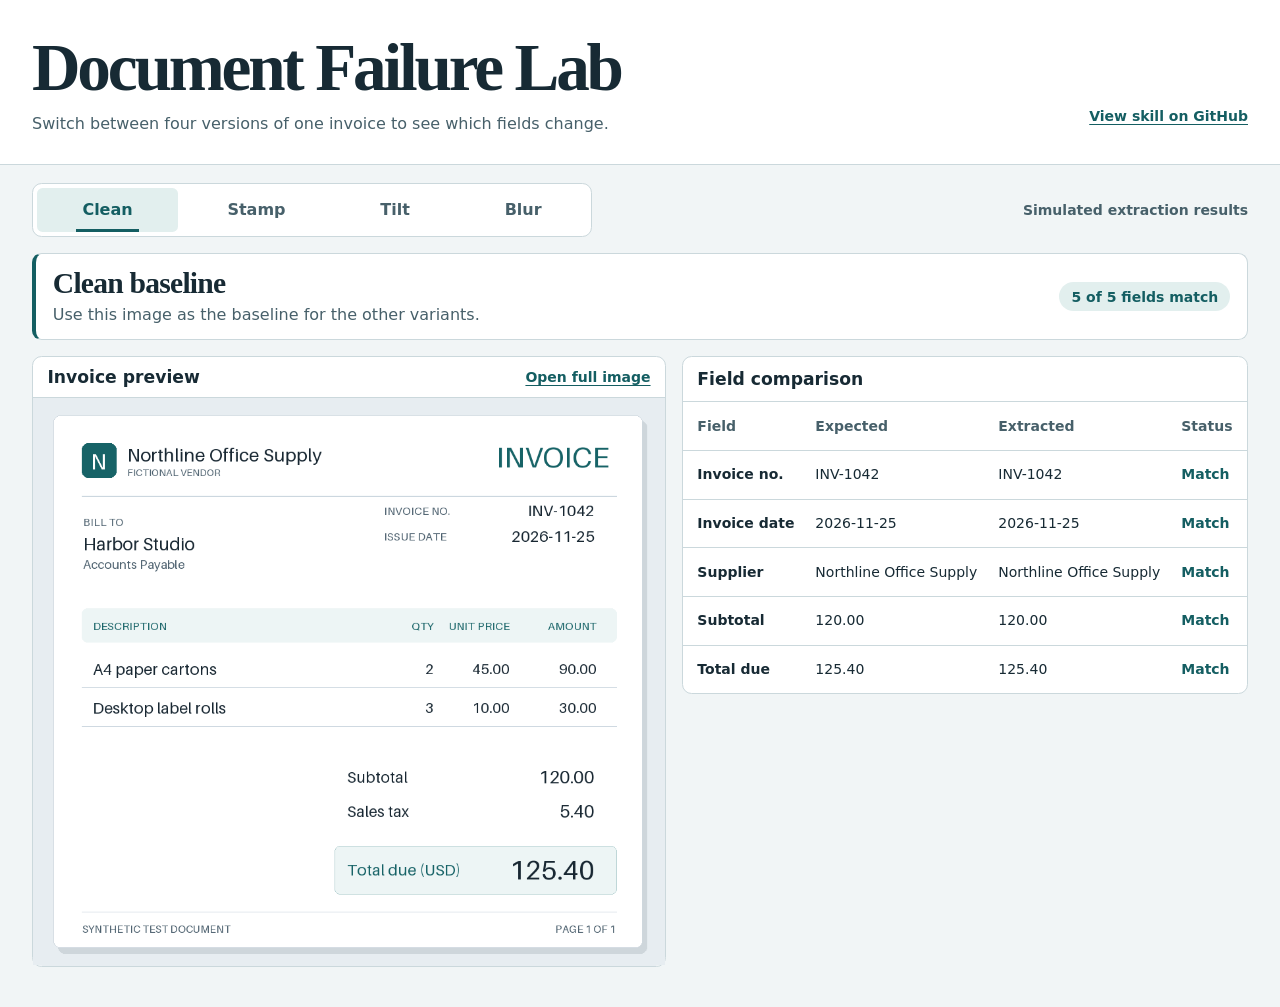
==== document-failure-lab/index.html @ 1c39d15f "Add interactive Document Failure Lab demo" ====
<!doctype html>
<html lang="en">
<head>
  <meta charset="utf-8">
  <meta name="viewport" content="width=device-width, initial-scale=1">
  <meta name="description" content="Compare five simulated extraction results across four versions of the same synthetic invoice.">
  <title>Document Failure Lab</title>
  <link rel="icon" href="data:,">
  <link rel="stylesheet" href="./assets/demo/styles.css">
  <script type="module" src="./assets/demo/lab.js"></script>
</head>
<body>
  <header class="page-header">
    <div class="page-width masthead">
      <div>
        <h1>Document Failure Lab</h1>
        <p>Switch between four versions of one invoice to see which fields change.</p>
      </div>
      <a class="text-link" href="https://github.com/assafsela-ai/Skills/tree/main/document-failure-lab">View skill on GitHub</a>
    </div>
  </header>

  <main class="page-width">
    <p id="load-error" role="alert" hidden>The demo could not load its example results. Reload the page to try again.</p>
    <noscript><p>Enable JavaScript to compare the four invoice versions.</p></noscript>

    <div id="lab" hidden>
      <div class="toolbar">
        <div class="tab-list" id="variant-tabs" role="tablist" focusgroup="tablist nomemory wrap" aria-label="Invoice variants">
          <button id="tab-clean" type="button" role="tab" aria-selected="true" focusgroupstart>Clean</button>
          <button id="tab-stamp" type="button" role="tab" aria-selected="false" tabindex="-1">Stamp</button>
          <button id="tab-tilt" type="button" role="tab" aria-selected="false" tabindex="-1">Tilt</button>
          <button id="tab-blur" type="button" role="tab" aria-selected="false" tabindex="-1">Blur</button>
        </div>
        <p class="source-note">Simulated extraction results</p>
      </div>

      <div role="tabpanel" id="panel-clean" aria-labelledby="tab-clean"></div>
      <div role="tabpanel" id="panel-stamp" aria-labelledby="tab-stamp" hidden></div>
      <div role="tabpanel" id="panel-tilt" aria-labelledby="tab-tilt" hidden></div>
      <div role="tabpanel" id="panel-blur" aria-labelledby="tab-blur" hidden></div>
    </div>
  </main>

  <template id="inspection">
    <div class="variant-summary">
      <div>
        <h2></h2>
        <p class="finding"></p>
      </div>
      <p class="result-count"></p>
    </div>
    <div class="workspace">
      <figure class="invoice">
        <figcaption>
          <span>Invoice preview</span>
          <a class="text-link" target="_blank" rel="noopener" aria-label="Open full image in a new tab">Open full image</a>
        </figcaption>
        <div class="image-stage">
          <img alt="" decoding="async">
        </div>
      </figure>

      <div class="results">
        <table>
          <caption>Field comparison</caption>
          <thead>
            <tr>
              <th scope="col">Field</th>
              <th scope="col">Expected</th>
              <th scope="col">Extracted</th>
              <th scope="col">Status</th>
            </tr>
          </thead>
          <tbody></tbody>
        </table>
      </div>
    </div>
  </template>
</body>
</html>
---- document-failure-lab/assets/demo/styles.css ----
:root {
  color-scheme: light;
  --ink: #172a34;
  --muted: #47606a;
  --accent: #145e62;
  --accent-tint: #e2efee;
  --line: #cbd8dc;
  --canvas: #f1f5f6;
  --paper: #fff;
  --error: #8b2933;
  --error-tint: #fbebed;
  background: var(--canvas);
  color: var(--ink);
  font-family: system-ui, sans-serif;
}

*, *::before, *::after { box-sizing: border-box; }
[hidden] { display: none !important; }
body, h1, h2, p, figure { margin: 0; }

:where(a, button):focus-visible {
  outline: 3px solid var(--accent);
  outline-offset: 3px;
}

.page-width {
  width: min(76rem, calc(100% - 3rem));
  margin-inline: auto;
}

.page-header {
  padding-block: 2.1rem 1.75rem;
  border-block-end: 1px solid var(--line);
  background: var(--paper);
}

.masthead {
  display: flex;
  justify-content: space-between;
  align-items: end;
  flex-wrap: wrap;
  gap: 0.65rem 2rem;
}

h1 {
  font: 600 clamp(2.35rem, 5.4vw, 4.2rem)/1 Georgia, serif;
  letter-spacing: -0.047em;
}

.masthead p {
  margin-block-start: 0.7rem;
  color: var(--muted);
  line-height: 1.5;
}

.text-link {
  display: inline-flex;
  align-items: center;
  min-block-size: 2.5rem;
  color: var(--accent);
  font-size: 0.875rem;
  font-weight: 650;
  text-underline-offset: 0.22em;
}

main { padding-block: 1.1rem 2.5rem; }

.toolbar {
  display: flex;
  flex-wrap: wrap;
  align-items: center;
  justify-content: space-between;
  gap: 0.6rem 1rem;
  margin-block-end: 1.05rem;
}

.tab-list {
  display: flex;
  flex: 1 1 25rem;
  max-inline-size: 35rem;
  gap: 0.25rem;
  overflow-x: auto;
  padding: 4px;
  border: 1px solid var(--line);
  border-radius: 0.6rem;
  background: var(--paper);
}

[role="tab"] {
  position: relative;
  flex: 1 0 auto;
  min-block-size: 2.75rem;
  padding-inline: 1rem;
  border: 0;
  border-radius: 0.35rem;
  background: transparent;
  color: var(--muted);
  cursor: pointer;
  font: inherit;
  font-weight: 650;
}

[role="tab"]:hover { background: var(--canvas); }
[role="tab"]:focus-visible { outline-offset: -3px; }

[role="tab"][aria-selected="true"] {
  background: var(--accent-tint);
  color: var(--accent);
}

[role="tab"][aria-selected="true"]::after {
  position: absolute;
  inset: auto 28% 0;
  border-block-end: 3px solid currentColor;
  content: "";
}

.source-note {
  color: var(--muted);
  font-size: 0.875rem;
  font-weight: 650;
}

.variant-summary {
  display: flex;
  justify-content: space-between;
  align-items: center;
  flex-wrap: wrap;
  gap: 0.7rem 1.25rem;
  padding: 0.8rem 1.05rem;
  border: 1px solid var(--line);
  border-inline-start: 4px solid var(--accent);
  border-radius: 0.6rem;
  background: var(--paper);
}

.variant-summary.has-failure { border-inline-start-color: var(--error); }

.variant-summary h2 {
  font: 600 clamp(1.45rem, 3vw, 1.85rem)/1.12 Georgia, serif;
  letter-spacing: -0.026em;
}

.finding {
  margin-block-start: 0.18rem;
  color: var(--muted);
  line-height: 1.45;
}

.result-count {
  border-radius: 1.25rem;
  padding: 0.42rem 0.75rem;
  background: var(--accent-tint);
  color: var(--accent);
  font-size: 0.875rem;
  font-weight: 700;
  font-variant-numeric: tabular-nums;
}

.has-failure .result-count {
  background: var(--error-tint);
  color: var(--error);
}

.workspace {
  display: grid;
  grid-template-columns: minmax(0, 1.12fr) minmax(0, 1fr);
  align-items: start;
  gap: 1rem;
  margin-block-start: 1rem;
}

.invoice figcaption {
  display: flex;
  justify-content: space-between;
  flex-wrap: wrap;
  align-items: center;
  gap: 0 0.8rem;
  padding-inline: 0.9rem;
}

.invoice figcaption span,
caption {
  color: var(--ink);
  font-size: 1.075rem;
  font-weight: 700;
}

.invoice, .results {
  border: 1px solid var(--line);
  border-radius: 0.6rem;
  background: var(--paper);
}

.image-stage {
  display: grid;
  place-items: center;
  aspect-ratio: 10 / 9;
  border-block-start: 1px solid var(--line);
  border-end-start-radius: inherit;
  border-end-end-radius: inherit;
  background: #e7edf1;
}

.invoice img {
  display: block;
  inline-size: 100%;
  block-size: 100%;
  object-fit: contain;
}

.results {
  font-size: 0.875rem;
  overflow-wrap: anywhere;
}

table {
  width: 100%;
  border-collapse: collapse;
  font-variant-numeric: tabular-nums;
  text-align: start;
}

caption {
  padding: 0.75rem 0.9rem;
  text-align: start;
}

th, td {
  border-block-start: 1px solid var(--line);
  padding: 0.9rem 0.65rem;
  line-height: 1.35;
  text-align: start;
  vertical-align: top;
}

tr > :first-child { padding-inline-start: 0.9rem; }
tr > :last-child { padding-inline-end: 0.9rem; }

thead th { color: var(--muted); }
tbody th { font-weight: 650; }
.field-status { font-weight: 700; }

[data-status="match"] .field-status { color: var(--accent); }

[data-status="wrong"], [data-status="missing"] {
  background: var(--error-tint);
  color: var(--error);
}

@media (min-width: 49rem) and (prefers-reduced-motion: no-preference) {
  [role="tabpanel"]:not([hidden]) .workspace {
    animation: enter 140ms ease-out;
  }

  @keyframes enter {
    from { opacity: 0.8; }
    to { opacity: 1; }
  }
}

@media (max-width: 48.99rem) {
  .page-width { width: calc(100% - 1.5rem); }
  .page-header { padding-block: 1.4rem 0.75rem; }
  .workspace { grid-template-columns: minmax(0, 1fr); }
  [role="tab"] { padding-inline: 0.65rem; }
  th, td { padding-inline: 0.4rem; }
  tr > :first-child { padding-inline-start: 0.55rem; }
  tr > :last-child { padding-inline-end: 0.55rem; }
}

@media (max-width: 31rem) {
  table { table-layout: fixed; }
  thead th:first-child { width: 24%; }
  thead th:last-child { width: 23%; }

  tr > :is(th, td) { padding-inline: 0.35rem; }
  thead th, tbody th, .field-status { overflow-wrap: normal; }
}

@media (forced-colors: active) {
  [role="tab"][aria-selected="true"]::after { border-color: Highlight; }
  .result-count { outline: 1px solid ButtonText; }
}
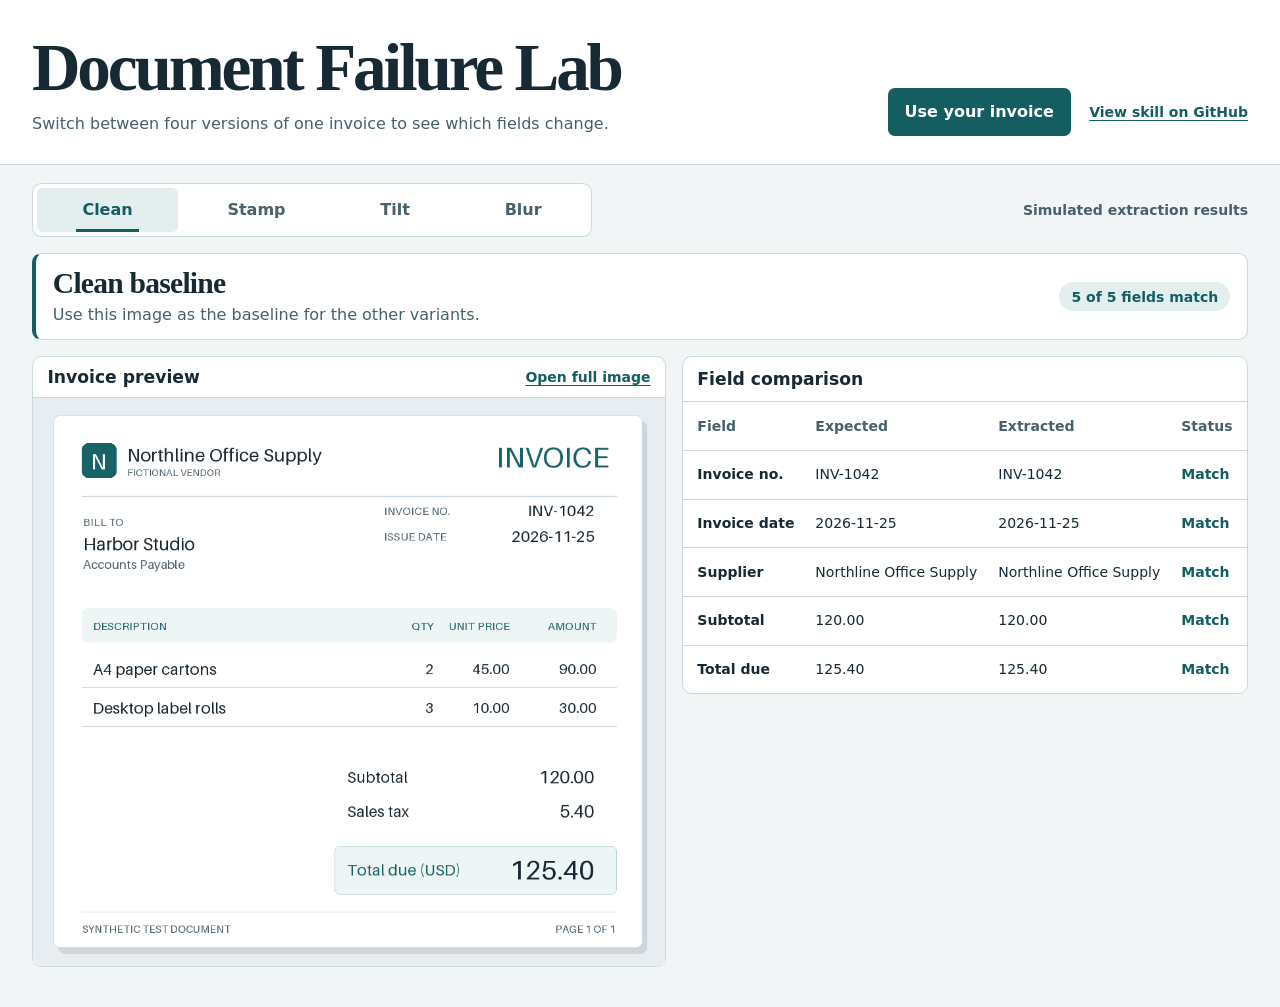
==== commit 03771981: "Support local invoice testing in Document Failure Lab" ====
--- a/document-failure-lab/index.html
+++ b/document-failure-lab/index.html
@@ -16,7 +16,10 @@
         <h1>Document Failure Lab</h1>
         <p>Switch between four versions of one invoice to see which fields change.</p>
       </div>
-      <a class="text-link" href="https://github.com/assafsela-ai/Skills/tree/main/document-failure-lab">View skill on GitHub</a>
+      <div class="masthead-actions">
+        <a class="primary-button" href="./your-invoice.html">Use your invoice</a>
+        <a class="text-link" href="https://github.com/assafsela-ai/Skills/tree/main/document-failure-lab">View skill on GitHub</a>
+      </div>
     </div>
   </header>
 
@@ -41,41 +44,5 @@
       <div role="tabpanel" id="panel-blur" aria-labelledby="tab-blur" hidden></div>
     </div>
   </main>
-
-  <template id="inspection">
-    <div class="variant-summary">
-      <div>
-        <h2></h2>
-        <p class="finding"></p>
-      </div>
-      <p class="result-count"></p>
-    </div>
-    <div class="workspace">
-      <figure class="invoice">
-        <figcaption>
-          <span>Invoice preview</span>
-          <a class="text-link" target="_blank" rel="noopener" aria-label="Open full image in a new tab">Open full image</a>
-        </figcaption>
-        <div class="image-stage">
-          <img alt="" decoding="async">
-        </div>
-      </figure>
-
-      <div class="results">
-        <table>
-          <caption>Field comparison</caption>
-          <thead>
-            <tr>
-              <th scope="col">Field</th>
-              <th scope="col">Expected</th>
-              <th scope="col">Extracted</th>
-              <th scope="col">Status</th>
-            </tr>
-          </thead>
-          <tbody></tbody>
-        </table>
-      </div>
-    </div>
-  </template>
 </body>
 </html>
--- a/document-failure-lab/assets/demo/styles.css
+++ b/document-failure-lab/assets/demo/styles.css
@@ -243,7 +243,7 @@
 
 [data-status="match"] .field-status { color: var(--accent); }
 
-[data-status="wrong"], [data-status="missing"] {
+[data-status="wrong"], [data-status="changed"], [data-status="missing"] {
   background: var(--error-tint);
   color: var(--error);
 }
@@ -282,3 +282,37 @@
   [role="tab"][aria-selected="true"]::after { border-color: Highlight; }
   .result-count { outline: 1px solid ButtonText; }
 }
+
+.masthead-actions {
+  display: flex;
+  flex-wrap: wrap;
+  align-items: center;
+  gap: 0.6rem 1.15rem;
+}
+
+.primary-button {
+  display: inline-flex;
+  align-items: center;
+  justify-content: center;
+  min-block-size: 3rem;
+  padding: 0.65rem 1rem;
+  border: 1px solid transparent;
+  border-radius: 0.42rem;
+  background: var(--accent);
+  color: var(--paper);
+  font: inherit;
+  font-weight: 650;
+  line-height: 1.3;
+  text-align: center;
+  text-decoration: none;
+  cursor: pointer;
+}
+
+.primary-button:hover { background: #10484b; }
+.primary-button:disabled { cursor: wait; opacity: 0.65; }
+
+.awaiting-results {
+  padding: 1rem;
+  color: var(--muted);
+  line-height: 1.5;
+}
